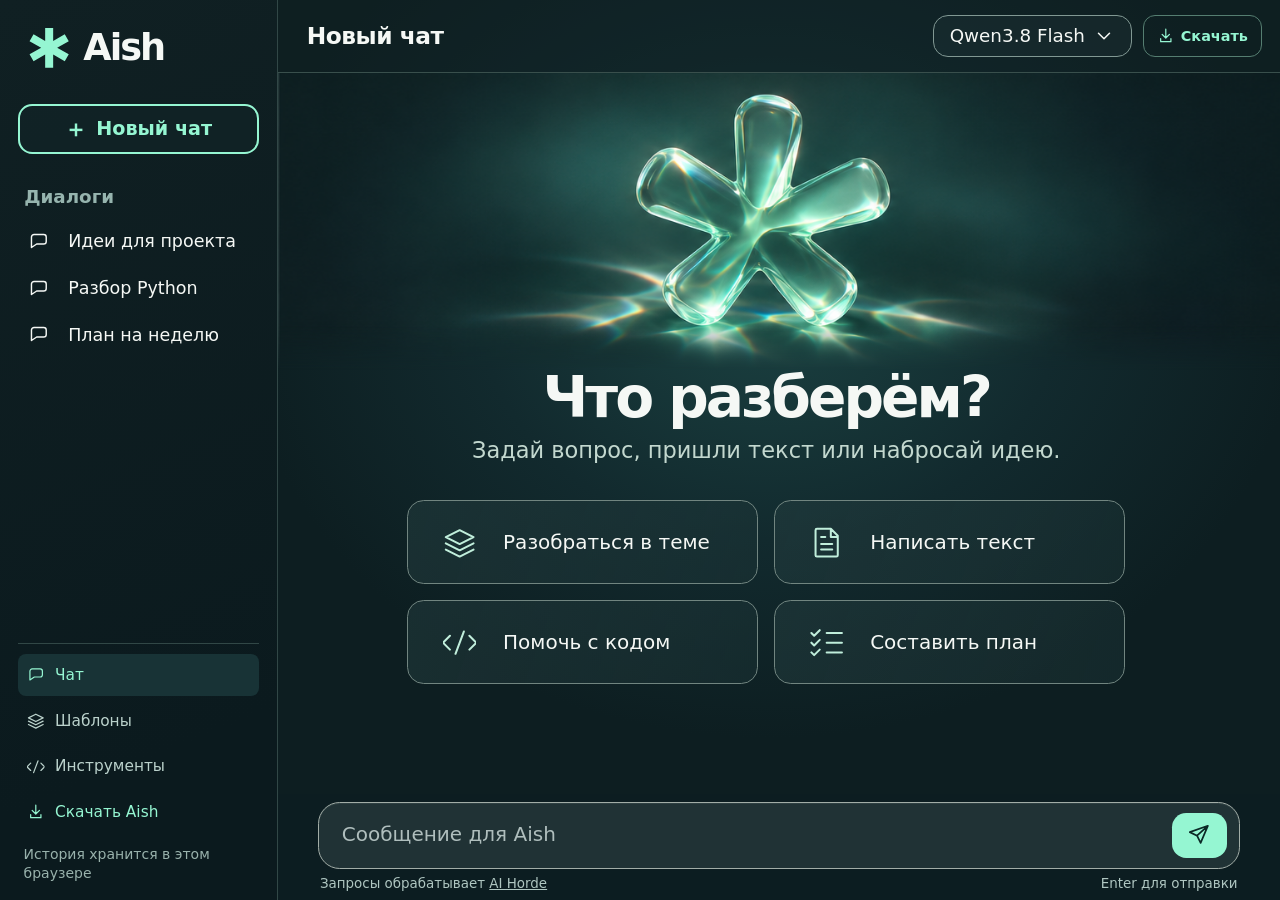
==== index.html @ 4daf35c9 "Publish the Aish web chat and platform downloads" ====
﻿<!doctype html>
<html lang="ru">
<head>
<meta charset="utf-8">
<meta name="viewport" content="width=device-width, initial-scale=1">
<meta name="theme-color" content="#0e2023">
<meta name="description" content="Aish — веб-чат с ИИ для вопросов, текста и кода.">
<title>Aish — веб-чат с ИИ</title>
<link rel="stylesheet" href="./aish-v5.css">
<link rel="stylesheet" href="./extras-v5.css">
<link rel="stylesheet" href="./downloads.css">
<script type="module" src="./aish-v5.mjs"></script>
</head>
<body>
<a href="#main" class="skip">Перейти к содержимому</a>
<svg class="icons-def" xmlns="http://www.w3.org/2000/svg" aria-hidden="true">
  <symbol id="i-chat" viewBox="0 0 24 24"><path d="M21 12a3 3 0 0 1-3 3h-8l-6 4V7a3 3 0 0 1 3-3h11a3 3 0 0 1 3 3z"/></symbol>
  <symbol id="i-layers" viewBox="0 0 24 24"><path d="m2 8 10-5 10 5-10 5zM2 12.5l10 5 10-5M2 17l10 5 10-5"/></symbol>
  <symbol id="i-file" viewBox="0 0 24 24"><path d="M5 2h10l5 5v14a1 1 0 0 1-1 1H5a1 1 0 0 1-1-1V3a1 1 0 0 1 1-1zM15 2v6h5M8 8h3m-3 5h8m-8 4h8"/></symbol>
  <symbol id="i-code" viewBox="0 0 24 24"><path d="m5 7-5 5 5 5m14-10 5 5-5 5m-4-13-6 16"/></symbol>
  <symbol id="i-list" viewBox="0 0 24 24"><path d="m1 5 2 2 4-4m-6 9 2 2 4-4m-6 9 2 2 4-4m5-12h11m-11 7h11m-11 7h11"/></symbol>
  <symbol id="i-send" viewBox="0 0 24 24"><path d="M22 2 2 9l8 4 4 8zM10 13 22 2"/></symbol>
  <symbol id="i-menu" viewBox="0 0 24 24"><path d="M4 7h16M4 12h16M4 17h16"/></symbol>
  <symbol id="i-close" viewBox="0 0 24 24"><path d="m6 6 12 12M18 6 6 18"/></symbol>
  <symbol id="i-chevron" viewBox="0 0 24 24"><path d="m6 9 6 6 6-6"/></symbol>
  <symbol id="i-download" viewBox="0 0 24 24"><path d="M12 3v12m-5-5 5 5 5-5M5 16v4h14v-4"/></symbol>
</svg>
<div class="shell">
  <aside class="sidebar" id="sidebar" aria-label="Диалоги и разделы">
    <div class="sidebar-head">
      <span class="brand"><span class="mark" aria-hidden="true"></span>Aish</span>
      <button class="icon close-menu" id="close-menu" type="button" aria-label="Закрыть меню"><svg class="glyph" aria-hidden="true"><use href="#i-close"/></svg></button>
    </div>
    <button type="button" id="new" class="new"><span aria-hidden="true">＋</span> Новый чат</button>
    <div class="history">
      <h2>Диалоги</h2>
      <div id="history-list"></div>
      <div id="sidebar-examples" class="history-examples" aria-label="Идеи для нового диалога">
        <button type="button" title="Вставить пример запроса" data-prompt="Помоги придумать пять идей для небольшого проекта, который можно закончить за выходные."><svg class="glyph" aria-hidden="true"><use href="#i-chat"/></svg>Идеи для проекта</button>
        <button type="button" title="Вставить пример запроса" data-prompt="Объясни на простом примере, чем списки в Python отличаются от кортежей."><svg class="glyph" aria-hidden="true"><use href="#i-chat"/></svg>Разбор Python</button>
        <button type="button" title="Вставить пример запроса" data-prompt="Помоги составить план на неделю. Спроси, какие у меня основные задачи."><svg class="glyph" aria-hidden="true"><use href="#i-chat"/></svg>План на неделю</button>
      </div>
    </div>
    <nav class="site-nav" aria-label="Разделы Aish">
      <button type="button" data-view="chat" aria-current="page"><svg class="glyph" aria-hidden="true"><use href="#i-chat"/></svg>Чат</button>
      <button type="button" data-view="library"><svg class="glyph" aria-hidden="true"><use href="#i-layers"/></svg>Шаблоны</button>
      <button type="button" data-view="tools"><svg class="glyph" aria-hidden="true"><use href="#i-code"/></svg>Инструменты</button>
      <a class="site-download" href="./download.html"><svg class="glyph" aria-hidden="true"><use href="#i-download"/></svg>Скачать Aish</a>
    </nav>
    <div class="sidebar-foot">История хранится в этом браузере</div>
  </aside>
  <button type="button" class="scrim" id="scrim" aria-label="Закрыть меню" hidden></button>
  <main class="main" id="main">
    <section id="chat-view" class="view chat-view" aria-label="Чат Aish">
      <header class="topbar">
        <button type="button" class="icon open-menu" id="open-menu" aria-label="Открыть меню" aria-expanded="false" aria-controls="sidebar"><svg class="glyph" aria-hidden="true"><use href="#i-menu"/></svg></button>
        <div class="current-title" id="current-title">Новый чат</div>
        <details class="model">
          <summary>Qwen3.8 Flash<svg class="glyph" aria-hidden="true"><use href="#i-chevron"/></svg></summary>
          <p>Сообщения чата обрабатывает <a href="https://aihorde.net/" target="_blank" rel="noopener noreferrer">AI Horde</a>.</p>
        </details>
        <a class="top-download" href="./download.html"><svg class="glyph" aria-hidden="true"><use href="#i-download"/></svg><span>Скачать<span class="sr-only"> Aish</span></span></a>
      </header>
      <div class="scroll" id="scroll">
        <div class="page">
          <section class="welcome" id="welcome">
            <div class="hero-art" aria-hidden="true"></div>
            <div class="welcome-copy">
              <h1>Что разберём?</h1>
              <p>Задай вопрос, пришли текст или набросай идею.</p>
            </div>
            <div class="suggestions">
              <button type="button" data-prompt="Объясни простыми словами, чем ИИ отличается от обычной программы. Приведи один пример."><svg class="glyph" aria-hidden="true"><use href="#i-layers"/></svg><span>Разобраться в теме</span></button>
              <button type="button" data-prompt="Помоги написать дружелюбное сообщение о переносе встречи. Дай два варианта разного тона."><svg class="glyph" aria-hidden="true"><use href="#i-file"/></svg><span>Написать текст</span></button>
              <button type="button" data-prompt="Покажи, как читать JSON из файла в Python и обработать ошибку, если файл не найден."><svg class="glyph" aria-hidden="true"><use href="#i-code"/></svg><span>Помочь с кодом</span></button>
              <button type="button" data-prompt="Составь реалистичный план, как за неделю подготовиться к контрольной. Укажи, что проверять каждый день."><svg class="glyph" aria-hidden="true"><use href="#i-list"/></svg><span>Составить план</span></button>
            </div>
          </section>
          <section id="messages" class="messages" aria-label="Сообщения"></section>
        </div>
      </div>
      <footer class="bottom">
        <div class="compose-wrap">
          <div id="request-status" class="request-status" role="status" hidden>
            <span id="status-text"></span><button id="retry" type="button" hidden>Повторить</button>
          </div>
          <form id="compose">
            <label for="prompt" class="sr-only">Сообщение</label>
            <textarea id="prompt" rows="1" maxlength="8000" placeholder="Сообщение для Aish" required></textarea>
            <button type="submit" id="send" class="send" aria-label="Отправить" title="Отправить"><svg class="glyph" aria-hidden="true"><use href="#i-send"/></svg></button>
            <button type="button" id="stop" class="send" aria-label="Остановить ответ" title="Остановить ответ" hidden>■</button>
          </form>
          <div class="compose-foot">
            <span>Запросы обрабатывает <a href="https://aihorde.net/" target="_blank" rel="noopener noreferrer">AI Horde</a></span>
            <span class="key-hint">Enter для отправки</span>
          </div>
        </div>
      </footer>
    </section>
    <section id="library-view" class="view utility-view" aria-label="Шаблоны запросов" hidden>
      <header class="topbar">
        <button type="button" data-open-menu class="icon open-menu" aria-label="Открыть меню" aria-expanded="false" aria-controls="sidebar"><svg class="glyph" aria-hidden="true"><use href="#i-menu"/></svg></button>
        <div class="current-title">Шаблоны</div>
      </header>
      <div class="scroll utility-scroll"><div id="library-content" class="utility-content"></div></div>
    </section>
    <section id="tools-view" class="view utility-view" aria-label="Инструменты для текста" hidden>
      <header class="topbar">
        <button type="button" data-open-menu class="icon open-menu" aria-label="Открыть меню" aria-expanded="false" aria-controls="sidebar"><svg class="glyph" aria-hidden="true"><use href="#i-menu"/></svg></button>
        <div class="current-title">Инструменты</div>
      </header>
      <div class="scroll utility-scroll"><div id="tools-content" class="utility-content"></div></div>
    </section>
  </main>
</div>
<dialog id="remove-dialog">
  <form method="dialog">
    <h2>Удалить диалог?</h2>
    <p>Он будет удалён из истории этого браузера.</p>
    <div class="dialog-actions"><button value="cancel" autofocus>Отмена</button><button value="remove" class="danger">Удалить</button></div>
  </form>
</dialog>
</body>
</html>
---- aish-v5.css ----
:root {
  color-scheme: dark;
  --ink: #f5f8f5;
  --muted: #afc6c1;
  --accent: #95f6d2;
  --canvas: #0d1e21;
  --panel: #172e31;
  --line: #49605e;
  --field: #1f3234;
  --ui: clamp(.77px, .0651042vw, 1px);
  font: 16px "Inter", system-ui, sans-serif;
  color: var(--ink);
  background: var(--canvas);
}
* { box-sizing: border-box }
[hidden] { display: none !important }
body { margin: 0 }
button, input, textarea { font: inherit; color: inherit }
button { cursor: pointer }
button:disabled { cursor: default; opacity: .5 }
button:focus-visible, input:focus-visible, textarea:focus-visible, a:focus-visible, summary:focus-visible {
  outline: 2px solid var(--accent);
  outline-offset: 3px;
}
a { color: inherit }
.skip, .sr-only { position: absolute; width: 1px; height: 1px; overflow: hidden; clip-path: inset(50%) }
.skip:focus { top: .5rem; left: .5rem; width: auto; height: auto; clip-path: none; z-index: 8; background: var(--panel); padding: .5rem }
.icons-def { position: absolute; width: 0; height: 0; overflow: hidden; pointer-events: none }
.glyph { width: 1.375rem; height: 1.375rem; display: block; flex: none; fill: none; stroke: currentColor; stroke-width: 1.65; stroke-linecap: round; stroke-linejoin: round }
.shell {
  display: grid;
  grid-template-columns: calc(333 * var(--ui)) minmax(0, 1fr);
  height: 100vh;
  height: 100dvh;
}
.sidebar {
  display: flex;
  flex-direction: column;
  min-height: 0;
  padding: calc(32 * var(--ui)) calc(21 * var(--ui)) 1rem;
  background: linear-gradient(158deg, #102023 0%, #0b1a1e 81%);
  border-right: 1px solid #314746;
}
.sidebar-head { display: flex; align-items: center; justify-content: space-between; padding: 0 calc(14 * var(--ui)) }
.brand { display: flex; align-items: center; gap: calc(17 * var(--ui)); font-weight: 760; font-size: calc(44 * var(--ui)); letter-spacing: -.055em; line-height: 1.15 }
.mark {
  width: calc(48 * var(--ui)); height: calc(48 * var(--ui)); flex: none;
  background: var(--accent);
  clip-path: polygon(40% 0, 60% 0, 60% 33%, 89% 16%, 99% 34%, 70% 50%, 99% 66%, 89% 84%, 60% 67%, 60% 100%, 40% 100%, 40% 67%, 11% 84%, 1% 66%, 30% 50%, 1% 34%, 11% 16%, 40% 33%);
}
.new {
  display: flex;
  justify-content: center;
  align-items: center;
  gap: .55rem;
  width: 100%;
  min-height: calc(60 * var(--ui));
  margin: calc(42 * var(--ui)) 0 calc(39 * var(--ui));
  padding: .55rem;
  border: 2px solid var(--accent);
  border-radius: calc(17 * var(--ui));
  color: var(--accent);
  background: #132a2c60;
  font-size: calc(23 * var(--ui));
  font-weight: 620;
}
.new span { font-size: 1.2em; line-height: .8 }
.new:hover, .suggestions button:hover { background-color: #25474a; border-color: var(--accent) }
.history { flex: 1; min-height: 0; overflow: auto; padding: 0 calc(8 * var(--ui)) }
.history h2 { margin: 0 0 calc(13 * var(--ui)); color: #96b4ae; font-size: calc(22 * var(--ui)); font-weight: 650 }
.history-search {
  width: 100%;
  margin: 0 0 .5rem;
  border: 1px solid var(--line);
  border-radius: .55rem;
  background: var(--field);
  padding: .5rem .6rem;
  font-size: .9rem;
}
.history:has(.history-empty) .history-search:placeholder-shown { display: none }
.history-row { display: flex; gap: .15rem; align-items: stretch; border-radius: .6rem; margin: .1rem 0 }
.history-row.active { background: #1b3538 }
.history-row:hover, .history-examples button:hover, .site-nav button:hover { background: #1e393b }
.history-open, .history-delete, .history-examples button, .site-nav button, .icon, .copy, .conversation-actions button {
  background: transparent;
  border: 0;
  padding: .55rem;
  border-radius: .5rem;
}
.history-open { flex: 1; min-width: 0; text-align: left; white-space: nowrap; overflow: hidden; text-overflow: ellipsis; font-size: 1rem }
.history-delete, .icon { color: var(--muted); font-size: 1.2rem; line-height: 1 }
.history-delete:hover, .icon:hover, .copy:hover, .conversation-actions button:hover { background: #244448; color: white }
.history-examples { display: none }
.history:has(.history-empty):not(:has(.history-search:not(:placeholder-shown))) .history-examples { display: block }
.history:has(.history-examples):has(.history-empty):not(:has(.history-search:not(:placeholder-shown))) .history-empty { display: none }
.history-examples button, .site-nav button { display: flex; width: 100%; align-items: center; gap: calc(23 * var(--ui)); text-align: left; min-height: calc(56 * var(--ui)); font-size: calc(21 * var(--ui)); padding-inline: 4px }
.history-examples button .glyph { width: calc(25 * var(--ui)); height: calc(25 * var(--ui)) }
.history-empty, .sidebar-foot { color: #99b2ac; font-size: .875rem; line-height: 1.4 }
.sidebar-foot { margin-top: .75rem; padding: 0 .38rem }
.site-nav { display: grid; gap: .25rem; border-top: 1px solid #314746; margin-top: .75rem; padding-top: .65rem }
.site-nav button { min-height: 2.6rem; gap: .65rem; padding-inline: .6rem; color: #bbd2cc; font-size: .96rem }
.site-nav button[aria-current="page"], .site-nav button[aria-current="true"] { background: #183336; color: var(--accent) }
.site-nav .glyph { width: 1.1rem; height: 1.1rem }
.main { min-width: 0; min-height: 0; display: grid }
.view { min-width: 0; min-height: 0; display: grid; grid-template-rows: calc(87 * var(--ui)) minmax(0, 1fr); grid-area: 1 / 1 }
.chat-view {
  grid-template-rows: calc(87 * var(--ui)) minmax(0, 1fr) auto;
  background: radial-gradient(ellipse 53% 49% at 49% 33%, #1b4242 0%, #122a2e 55%, #0d1e21 100%);
}
.topbar {
  display: flex;
  align-items: center;
  gap: .7rem;
  justify-content: space-between;
  padding: 0 calc(22 * var(--ui)) 0 calc(35 * var(--ui));
  border-bottom: 1px solid #394f4c;
  background: #10202373;
  position: relative;
  z-index: 1;
}
.current-title { min-width: 0; flex: 1; font-size: calc(28 * var(--ui)); font-weight: 630; letter-spacing: -.02em; white-space: nowrap; overflow: hidden; text-overflow: ellipsis }
.model {
  position: relative;
  white-space: nowrap;
  font-size: calc(22 * var(--ui));
  line-height: 1;
}
.model summary {
  list-style: none;
  display: flex;
  align-items: center;
  justify-content: space-between;
  gap: .5rem;
  min-height: calc(50 * var(--ui));
  padding: .48rem calc(19 * var(--ui));
  border: 1px solid #819893;
  border-radius: calc(18 * var(--ui));
  background: #243a3c4a;
  cursor: pointer;
}
.model summary::-webkit-details-marker { display: none }
.model summary:hover, .model[open] summary { background: #254247 }
.model[open] summary .glyph { rotate: 180deg }
.model p {
  position: absolute;
  z-index: 2;
  inset: 100% 0 auto auto;
  width: 15rem;
  margin: .55rem 0 0;
  padding: .75rem .9rem;
  white-space: normal;
  font-size: .9rem;
  line-height: 1.5;
  background: #172b2e;
  border: 1px solid #526966;
  border-radius: .7rem;
  box-shadow: 0 .6rem 1.5rem #0016;
}
.model a { color: var(--accent) }
.conversation-actions { min-width: 0; display: flex; gap: .3rem; align-items: center }
.conversation-actions button { white-space: nowrap; padding: .45rem .62rem; border: 1px solid #536c68; color: var(--muted); font-size: .875rem }
.scroll { min-height: 0; overflow: auto; overscroll-behavior: contain; scrollbar-color: #416461 transparent }
.page { min-height: 100%; overflow-x: clip }
.welcome { position: relative; text-align: center; margin: 0 auto; padding-bottom: 1.25rem }
.hero-art {
  width: min(100%, calc(1204 * var(--ui)));
  aspect-ratio: 1204 / 357;
  margin: 0 auto;
  background-image: url("./aish-design.webp");
  background-repeat: no-repeat;
  background-size: 127.575% auto;
  background-position: right 13.05%;
  mask-image: linear-gradient(#000 0%, #000 85%, transparent 100%);
}
.welcome-copy, .suggestions { position: relative; left: calc(-15 * var(--ui)) }
.welcome h1 {
  margin: calc(-4 * var(--ui)) 0 calc(7 * var(--ui));
  font-size: calc(68 * var(--ui));
  line-height: 1.1;
  letter-spacing: -.051em;
  font-weight: 755;
}
.welcome p { margin: 0; padding-inline: 1rem; font-size: calc(27 * var(--ui)); line-height: 1.4; color: #c3d8cf }
.suggestions {
  display: grid;
  grid-template-columns: repeat(2, minmax(0,1fr));
  gap: calc(19 * var(--ui));
  width: min(calc(862 * var(--ui)), calc(100% - 3rem));
  margin: calc(41 * var(--ui)) auto 0;
}
.suggestions button {
  display: flex;
  align-items: center;
  gap: calc(32 * var(--ui));
  min-height: calc(101 * var(--ui));
  padding: .65rem calc(42 * var(--ui));
  background: linear-gradient(110deg, #243d3f84, #1d35376e);
  border: 1px solid #718580;
  border-radius: calc(20 * var(--ui));
  color: var(--ink);
  text-align: left;
  font-size: calc(24 * var(--ui));
  line-height: 1.25;
}
.suggestions button:hover { background-color: #23494b }
.suggestions .glyph { width: calc(40 * var(--ui)); height: calc(40 * var(--ui)); stroke-width: 1.45; color: #c0eedb }
.messages { width: min(100%, 55rem); padding: .6rem clamp(.9rem, 4vw, 2rem) 1.5rem; margin: 0 auto }
.messages:empty { padding: 0 }
.turn { display: grid; grid-template-columns: 2rem minmax(0,1fr); gap: .8rem; margin: 1.1rem 0 1.65rem }
.avatar { display: grid; place-items: center; width: 2rem; height: 2rem; border-radius: .55rem; font-size: .96rem; font-weight: 710; background: var(--accent); color: #12352e }
.turn.user .avatar { background: #265051; color: #d7eee8 }
.turn-body { min-width: 0 }
.turn-head { min-height: 2rem; display: flex; gap: .55rem; align-items: center; font-weight: 650 }
.copy { font-size: .875rem; color: var(--muted); padding: .25rem .45rem }
.output { line-height: 1.65; overflow-wrap: anywhere }
.output.plain { white-space: pre-wrap }
.output p, .output ul, .output ol, .output pre { margin: .4rem 0 .9rem }
.output h2, .output h3, .output h4 { line-height: 1.35; margin: 1.2rem 0 .45rem }
.output pre { border: 1px solid var(--line); border-radius: .65rem; padding: .8rem; overflow: auto; background: #172e31; white-space: pre }
.output code { font: .92em "IBM Plex Mono", Consolas, monospace; background: #284348; border-radius: .25rem; padding: .06rem .22rem }
.output pre code { background: transparent; padding: 0 }
.bottom { padding: .45rem calc(48 * var(--ui)) max(.4rem, env(safe-area-inset-bottom)); background: #0d1e2121 }
.compose-wrap { width: min(100%, 85rem); margin: 0 auto }
#compose {
  display: flex;
  align-items: center;
  min-height: calc(80 * var(--ui));
  gap: calc(14 * var(--ui));
  padding: calc(12 * var(--ui)) calc(15 * var(--ui)) calc(12 * var(--ui)) calc(28 * var(--ui));
  background: #26383bcf;
  border: 1px solid #a2ada7;
  border-radius: calc(26 * var(--ui));
  box-shadow: inset 0 1px #e3ffef12;
}
#compose:focus-within { border-color: var(--accent) }
#prompt {
  min-width: 0;
  width: 100%;
  min-height: calc(40 * var(--ui));
  max-height: 10rem;
  padding: .25rem 0;
  margin: 0;
  background: none;
  border: 0;
  outline: none;
  resize: none;
  font-size: calc(24 * var(--ui));
  line-height: 1.45;
}
#prompt::placeholder { color: #afbebd }
.send {
  display: grid;
  place-items: center;
  flex: none;
  width: calc(66 * var(--ui));
  height: calc(54 * var(--ui));
  min-width: 2.6rem;
  min-height: 2.6rem;
  border: 0;
  border-radius: calc(17 * var(--ui));
  background: var(--accent);
  color: #0b2926;
  font-size: 1.05rem;
  font-weight: 800;
}
.send:hover { background: #b9ffe9 }
.send .glyph { width: calc(26 * var(--ui)); height: calc(26 * var(--ui)); stroke-width: 1.9 }
.compose-foot, .request-status { display: flex; align-items: center; justify-content: space-between; gap: .6rem; color: var(--muted); font-size: .84rem; min-height: calc(30 * var(--ui)); padding: .36rem .15rem .12rem }
.request-status { color: #e6f7ef; padding: .4rem .15rem .65rem }
.request-status button, dialog button { border: 1px solid #6b8780; background: #244042; border-radius: .5rem; padding: .38rem .6rem }
.open-menu, .close-menu, .scrim { display: none }
.utility-view { background: radial-gradient(ellipse 70% 54% at 32% -2%, #1b3d3e, var(--canvas)) }
.utility-content { width: min(100%, 70rem); margin: 0 auto; padding: clamp(1rem, 4vw, 3.1rem) }
dialog { max-width: calc(100% - 2rem); width: 25rem; border: 1px solid var(--line); border-radius: .85rem; background: var(--panel); color: var(--ink); padding: 1.25rem }
dialog::backdrop { background: #02070bbf }
dialog h2 { margin: 0; font-size: 1.3rem }
dialog p { color: var(--muted); line-height: 1.55 }
.dialog-actions { display: flex; justify-content: flex-end; gap: .65rem }
dialog .danger { background: #663b3e; border-color: #9f6f73 }
@media (min-width: 48rem) and (max-height: 52rem) {
  .hero-art { width: min(82%, calc(1010 * var(--ui))) }
  .welcome h1 { font-size: calc(54 * var(--ui)) }
  .welcome p { font-size: calc(23 * var(--ui)) }
  .suggestions { margin-top: calc(24 * var(--ui)) }
  .suggestions button { min-height: calc(78 * var(--ui)); padding-inline: calc(28 * var(--ui)) }
}
@media (max-width: 47.99rem) {
  :root { --ui: .72px }
  .shell { grid-template-columns: minmax(0, 1fr) }
  .sidebar {
    visibility: hidden;
    position: fixed;
    z-index: 5;
    inset: 0 auto 0 0;
    width: min(19rem,86vw);
    transform: translateX(-100%);
    transition: transform .2s, visibility .2s;
    padding: 1.1rem 1rem 1rem;
  }
  .sidebar.open { visibility: visible; transform: translateX(0) }
  .sidebar-head { padding: .05rem .35rem }
  .new { margin: 1.25rem 0 1.3rem; min-height: 2.85rem }
  .history h2, .history-examples button { font-size: 1rem }
  .open-menu, .close-menu { display: block }
  .scrim:not([hidden]) { display: block; position: fixed; inset: 0; z-index: 4; border: 0; background: #020709ab }
  .view, .chat-view { grid-template-rows: 3.55rem minmax(0,1fr) }
  .chat-view { grid-template-rows: 3.55rem minmax(0,1fr) auto }
  .topbar { gap: .45rem; padding: 0 .7rem }
  .current-title, .model { font-size: .92rem }
  .model summary { gap: .2rem; padding-inline: .55rem; border-radius: .55rem }
  .model .glyph { width: 1rem; height: 1rem }
  .hero-art { position: relative; left: 50%; transform: translateX(-50%); width: clamp(34rem, 100%, 43rem) }
  .welcome { overflow: clip }
  .welcome-copy, .suggestions { left: 0 }
  .welcome h1 { font-size: clamp(2.05rem, 7.5vw, 3.15rem); margin-top: -.15rem }
  .welcome p { font-size: 1rem }
  .suggestions { width: calc(100% - 1.5rem); gap: .55rem; margin-top: 1.2rem }
  .suggestions button { gap: .55rem; min-height: 3.8rem; border-radius: .67rem; padding: .58rem .65rem; font-size: .94rem }
  .suggestions .glyph { width: 1.35rem; height: 1.35rem }
  .bottom { padding: .4rem .75rem max(.3rem, env(safe-area-inset-bottom)) }
  #compose { border-radius: 1rem; padding: .45rem .55rem .45rem .74rem }
  #prompt { font-size: 1rem }
  .key-hint { display: none }
  .conversation-actions { gap: .2rem }
  .conversation-actions button { padding: .36rem .4rem; font-size: .78rem }
}
@media (max-width: 25rem) {
  .suggestions { gap: .45rem }
  .suggestions button { font-size: .91rem }
  .turn { gap: .55rem }
  .conversation-actions button { max-width: 5.25rem; overflow: hidden; text-overflow: ellipsis }
}
@media (prefers-reduced-motion: reduce) { * { transition: none !important } }
---- extras-v5.css ----
#library-content,
#tools-content {
  max-width: 66rem;
  margin-inline: auto;
  padding: clamp(1.1rem, 3vw, 2.75rem) clamp(1rem, 4vw, 3rem) 3rem;
}

.extras-heading {
  margin-bottom: 1.75rem;
}

.extras-heading h1 {
  margin: 0 0 .55rem;
  font-size: clamp(1.95rem, 4vw, 3rem);
  line-height: 1.12;
  letter-spacing: -.045em;
  text-align: start;
}

.extras-heading p,
.extras-card p,
.extras-empty {
  margin: 0;
  color: var(--muted, #afc6c1);
  line-height: 1.55;
}

.extras-filters,
.extras-actions {
  display: flex;
  flex-wrap: wrap;
  gap: .5rem;
}

.extras-filters {
  margin: 1rem 0;
}

.extras-filter,
.extras-button,
.extras-favorite {
  border: 1px solid var(--line, #49605e);
  border-radius: .65rem;
  min-height: 2.65rem;
  padding: .45rem .75rem;
  color: var(--ink, #f5f8f5);
  background: #172b2d;
  font-size: .95rem;
  line-height: 1.3;
}

.extras-filter {
  color: var(--muted, #afc6c1);
  border-radius: 2rem;
  padding-inline: .85rem;
}

.extras-filter[aria-pressed="true"],
.extras-button.extras-primary {
  background: var(--accent, #95f6d2);
  color: #13312e;
  border-color: var(--accent, #95f6d2);
}

.extras-button:hover:not(:disabled),
.extras-filter:hover,
.extras-favorite:hover {
  border-color: var(--accent, #95f6d2);
}

.extras-button:disabled {
  opacity: .45;
}

.extras-button.extras-accent {
  color: var(--accent, #95f6d2);
  border-color: #4e7369;
}

.extras-library-grid,
.extras-workspaces {
  display: grid;
  grid-template-columns: repeat(2, minmax(0, 1fr));
  gap: 1rem;
  align-items: stretch;
}

.extras-workspaces {
  grid-template-columns: minmax(0, 1.25fr) minmax(0, 1fr);
  align-items: start;
}

.extras-card {
  min-width: 0;
  padding: clamp(1rem, 2vw, 1.45rem);
  border: 1px solid var(--line, #49605e);
  border-radius: 1rem;
  background: linear-gradient(145deg, #1b3335, var(--panel, #172e31));
}

.extras-card h2 {
  margin: 0;
  font-size: 1.15rem;
  line-height: 1.35;
  letter-spacing: -.018em;
}

.extras-template {
  display: flex;
  flex-direction: column;
  align-items: stretch;
  gap: .65rem;
}

.extras-template-head {
  display: flex;
  align-items: center;
  justify-content: space-between;
  gap: .5rem;
}

.extras-category {
  color: var(--accent, #95f6d2);
  font-size: .875rem;
}

.extras-favorite {
  min-width: 2.65rem;
  padding: .25rem;
  background: none;
  color: var(--accent, #95f6d2);
  font-size: 1.18rem;
}

.extras-favorite[aria-pressed="true"] {
  background: #284b44;
}

.extras-template-open {
  align-self: start;
  margin-top: auto;
}

.extras-empty {
  grid-column: 1 / -1;
  padding: 1rem;
  border: 1px dashed var(--line, #49605e);
  border-radius: .7rem;
}

.extras-status {
  margin-block: .45rem;
  color: var(--accent, #95f6d2);
  font-size: .92rem;
}

.extras-card .extras-status {
  color: var(--accent, #95f6d2);
}

.extras-status:empty {
  display: none;
}

.extras-workspace {
  display: flex;
  flex-direction: column;
  align-items: stretch;
  gap: .85rem;
}

.extras-workspace h3 {
  margin: .35rem 0 0;
  font-size: 1rem;
  line-height: 1.4;
}

.extras-label {
  display: flex;
  flex-direction: column;
  gap: .4rem;
  min-width: 0;
  color: var(--ink, #f5f8f5);
  font-size: .95rem;
  line-height: 1.4;
}

.extras-field {
  display: block;
  width: 100%;
  min-width: 0;
  min-height: 2.75rem;
  padding: .65rem .75rem;
  color: var(--ink, #f5f8f5);
  background: var(--field, #1f3234);
  border: 1px solid var(--line, #49605e);
  border-radius: .6rem;
  font: inherit;
  font-size: 1rem;
  line-height: 1.5;
}

.extras-field::placeholder {
  color: var(--muted, #afc6c1);
}

.extras-field:focus-visible {
  outline: 2px solid var(--accent, #95f6d2);
  outline-offset: 2px;
}

.extras-area {
  resize: vertical;
}

select.extras-field {
  appearance: none;
  padding-right: 2.25rem;
  background-image: url("data:image/svg+xml,%3Csvg xmlns='http://www.w3.org/2000/svg' viewBox='0 0 24 24'%3E%3Cpath d='m6 9 6 6 6-6' fill='none' stroke='%2395f6d2' stroke-width='2' stroke-linejoin='round' stroke-linecap='round'/%3E%3C/svg%3E");
  background-repeat: no-repeat;
  background-position: right .65rem center;
  background-size: 1.2rem;
}

.extras-metrics {
  display: grid;
  grid-template-columns: repeat(4, minmax(0, 1fr));
  gap: .4rem;
}

.extras-metric {
  display: grid;
  gap: .2rem;
  min-width: 0;
  padding: .6rem;
  border-radius: .55rem;
  background: #102526;
}

.extras-metric strong {
  color: var(--accent, #95f6d2);
  font-variant-numeric: tabular-nums;
}

.extras-metric span {
  color: var(--muted, #afc6c1);
  font-size: .875rem;
}

@media (max-width: 70rem) {
  .extras-workspaces {
    grid-template-columns: minmax(0, 1fr);
  }
}

@media (max-width: 35rem) {
  .extras-library-grid {
    grid-template-columns: minmax(0, 1fr);
  }
  .extras-metrics {
    grid-template-columns: repeat(2, minmax(0, 1fr));
  }
}
---- downloads.css ----
.top-download, .site-download, .platform-download, .browser-link {
  display: inline-flex;
  align-items: center;
  text-decoration: none;
}
.top-download {
  flex: none;
  gap: .4rem;
  min-height: 2.6rem;
  padding: .45rem .8rem;
  border: 1px solid #557e71;
  border-radius: .75rem;
  color: var(--accent);
  font-size: .9rem;
  font-weight: 650;
}
.top-download .glyph { width: 1.1rem; height: 1.1rem }
.top-download:hover, .site-download:hover { background: #1e393b }
.site-download {
  gap: .65rem;
  padding: .55rem .6rem;
  min-height: 2.6rem;
  border-radius: .5rem;
  color: var(--accent);
  font-size: .96rem;
}
.downloads {
  min-height: 100vh;
  background: radial-gradient(ellipse at 60% 0%, #1e4141 0, #0d1e21 58%);
}
.downloads-header, .downloads-main { width: min(66rem, calc(100% - 3rem)); margin-inline: auto }
.downloads-header {
  display: flex;
  justify-content: space-between;
  align-items: center;
  padding-block: 1.35rem;
}
.downloads-header .brand { font-size: 1.7rem; gap: .65rem; text-decoration: none }
.downloads-header .mark { width: 1.7rem; height: 1.7rem }
.browser-link { min-height: 2.6rem; gap: .55rem; color: var(--accent); font-weight: 620; font-size: .9rem }
.browser-link:hover, .downloads-footer a:hover { text-decoration: underline }
.downloads-hero {
  display: grid;
  align-items: center;
  isolation: isolate;
  min-height: 19rem;
  margin-bottom: 1rem;
  position: relative;
  overflow: hidden;
  border-radius: 1.65rem;
  border: 1px solid #486b66;
  background: #162d30;
}
.download-art {
  position: absolute;
  z-index: -1;
  inset: 0 0 0 35%;
  mask-image: linear-gradient(90deg, transparent 1%, #000 45%);
}
.download-art .hero-art { width: 100%; height: 100%; background-position: 87% 13%; background-size: auto max(225%, 51rem); mask-image: none }
.downloads-copy { padding: clamp(1.35rem, 5vw, 3.4rem); max-width: 32rem }
.release-version { color: var(--accent); font-size: .88rem; font-weight: 650; letter-spacing: .03em }
.downloads-copy h1 { margin: .5rem 0 .75rem; font-size: clamp(2.6rem, 6vw, 4.45rem); line-height: 1; letter-spacing: -.065em }
.downloads-copy p { max-width: 24rem; margin: 0; color: #c6dbd3; line-height: 1.55 }
.platforms { display: grid; grid-template-columns: repeat(2, minmax(0, 1fr)); gap: 1rem }
.platform {
  display: grid;
  align-content: start;
  padding: clamp(1.25rem, 3vw, 1.9rem);
  border: 1px solid #365652;
  border-radius: 1.4rem;
  background: linear-gradient(148deg, #1a3739, #122729 78%);
}
.platform-icon {
  display: grid;
  place-items: center;
  width: 2.75rem;
  aspect-ratio: 1;
  border-radius: .85rem;
  background: #254a45;
  color: var(--accent);
}
.platform-icon .glyph { width: 1.5rem; height: 1.5rem }
.platform h2 { margin: 1rem 0 .3rem; font-size: 1.65rem; letter-spacing: -.04em }
.platform p { margin: 0 0 1.3rem; color: var(--muted); font-size: .9rem; line-height: 1.4 }
.platform-download {
  justify-self: start;
  justify-content: space-between;
  gap: .75rem;
  min-height: 2.75rem;
  padding: .45rem .85rem .45rem 1rem;
  border-radius: .75rem;
  background: var(--accent);
  color: #102722;
  font-weight: 750;
  font-size: .93rem;
}
.platform-download:hover { background: #bcffe3 }
.platform-download span { font-size: 1.2rem; line-height: 1 }
.downloads-footer { padding: 1.35rem 0 2rem; color: var(--muted); font-size: .9rem }
.downloads-footer a { text-decoration: none }
@media (max-width: 600px) {
  .downloads-header, .downloads-main { width: calc(100% - 2rem) }
  .downloads-hero { min-height: 18rem; align-items: end }
  .download-art { inset: 0; mask-image: linear-gradient(#000, #0008 30%, transparent 82%) }
  .download-art .hero-art { background-position: 91% 8%; background-size: auto 45rem }
  .downloads-copy { padding-top: 5.25rem }
  .platforms { grid-template-columns: 1fr; gap: .75rem }
  .platform-download { width: 100% }
  .top-download { min-height: 2.6rem; padding: .45rem .56rem }
}
@media (max-width: 380px) {
  .top-download > span { position: absolute; width: 1px; height: 1px; overflow: hidden; clip-path: inset(50%) }
}
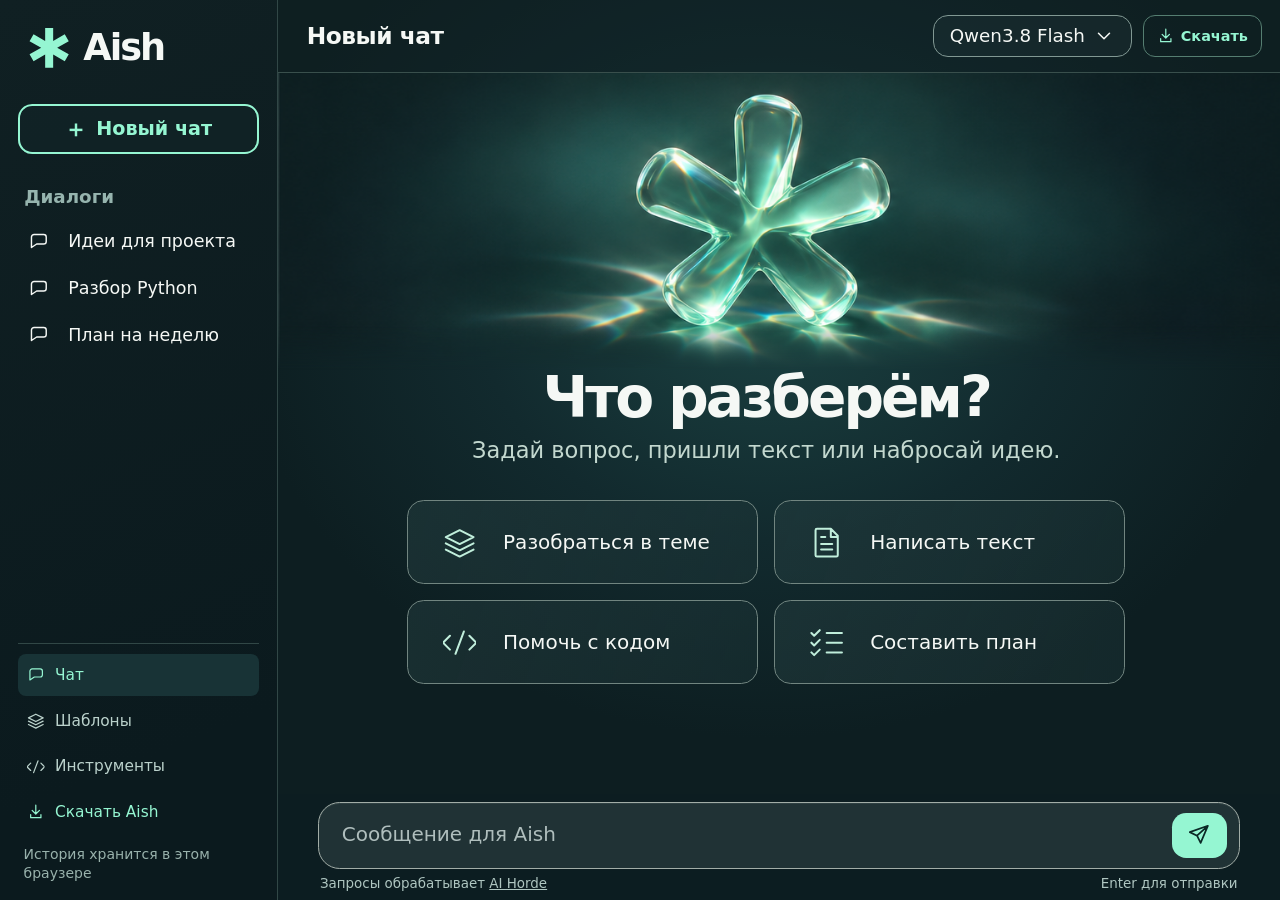
==== commit e53c802b: "Refine the download artwork crop across viewport sizes" ====
--- a/index.html
+++ b/index.html
@@ -8,7 +8,7 @@
 <title>Aish — веб-чат с ИИ</title>
 <link rel="stylesheet" href="./aish-v5.css">
 <link rel="stylesheet" href="./extras-v5.css">
-<link rel="stylesheet" href="./downloads.css">
+<link rel="stylesheet" href="./downloads.css?v=2">
 <script type="module" src="./aish-v5.mjs"></script>
 </head>
 <body>
--- a/downloads.css
+++ b/downloads.css
@@ -57,7 +57,7 @@
   inset: 0 0 0 35%;
   mask-image: linear-gradient(90deg, transparent 1%, #000 45%);
 }
-.download-art .hero-art { width: 100%; height: 100%; background-position: 87% 13%; background-size: auto max(225%, 51rem); mask-image: none }
+.download-art .hero-art { width: 100%; height: 100%; background-position: 56% 7%; background-size: auto max(225%, 51rem); mask-image: none }
 .downloads-copy { padding: clamp(1.35rem, 5vw, 3.4rem); max-width: 32rem }
 .release-version { color: var(--accent); font-size: .88rem; font-weight: 650; letter-spacing: .03em }
 .downloads-copy h1 { margin: .5rem 0 .75rem; font-size: clamp(2.6rem, 6vw, 4.45rem); line-height: 1; letter-spacing: -.065em }
@@ -103,7 +103,7 @@
   .downloads-header, .downloads-main { width: calc(100% - 2rem) }
   .downloads-hero { min-height: 18rem; align-items: end }
   .download-art { inset: 0; mask-image: linear-gradient(#000, #0008 30%, transparent 82%) }
-  .download-art .hero-art { background-position: 91% 8%; background-size: auto 45rem }
+  .download-art .hero-art { background-position: 60% 8%; background-size: auto 45rem }
   .downloads-copy { padding-top: 5.25rem }
   .platforms { grid-template-columns: 1fr; gap: .75rem }
   .platform-download { width: 100% }
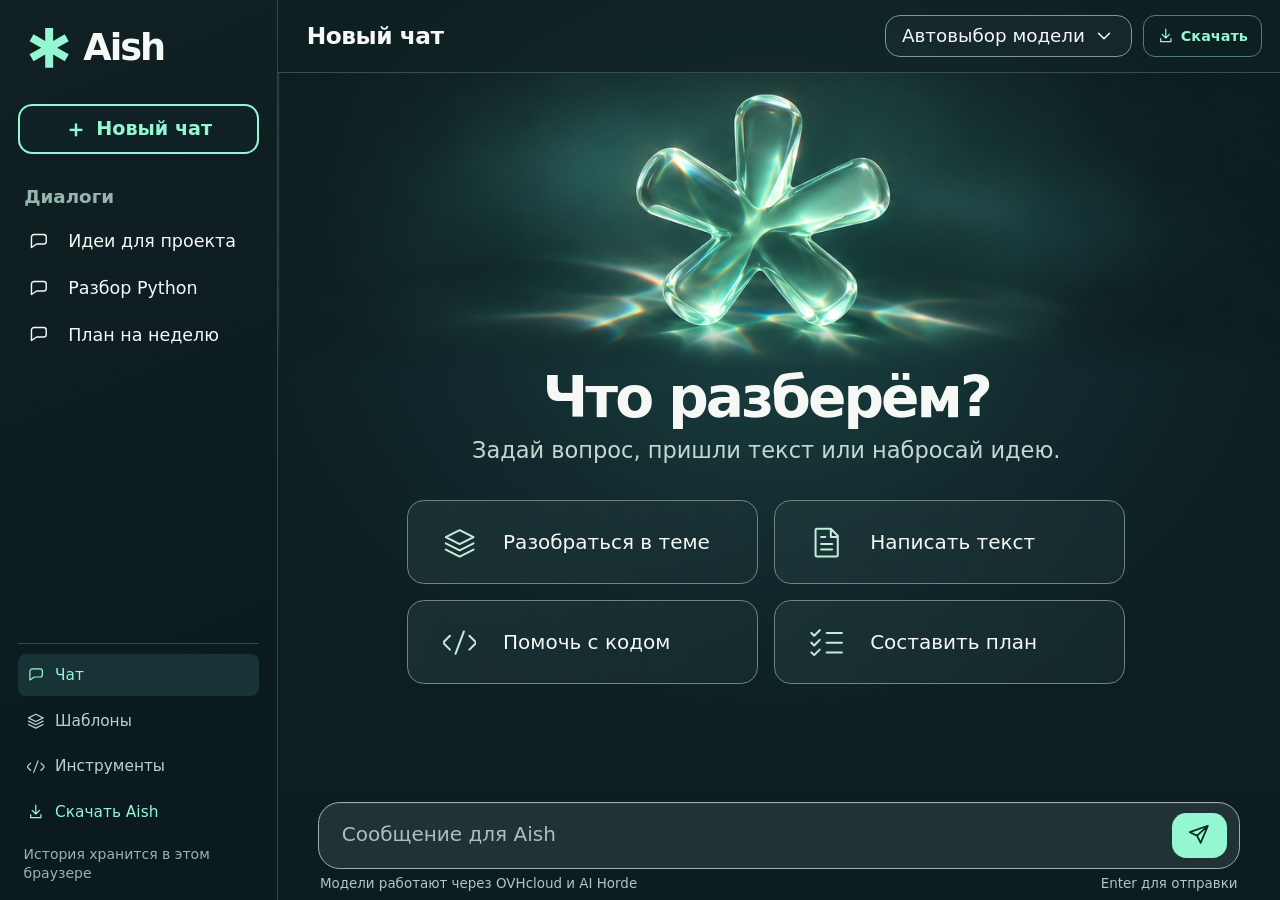
==== commit c3820c6a: "Keep web chat available when a free model is offline" ====
--- a/index.html
+++ b/index.html
@@ -9,7 +9,7 @@
 <link rel="stylesheet" href="./aish-v5.css">
 <link rel="stylesheet" href="./extras-v5.css">
 <link rel="stylesheet" href="./downloads.css?v=2">
-<script type="module" src="./aish-v5.mjs"></script>
+<script type="module" src="./aish-v5.mjs?v=2"></script>
 </head>
 <body>
 <a href="#main" class="skip">Перейти к содержимому</a>
@@ -56,8 +56,8 @@
         <button type="button" class="icon open-menu" id="open-menu" aria-label="Открыть меню" aria-expanded="false" aria-controls="sidebar"><svg class="glyph" aria-hidden="true"><use href="#i-menu"/></svg></button>
         <div class="current-title" id="current-title">Новый чат</div>
         <details class="model">
-          <summary>Qwen3.8 Flash<svg class="glyph" aria-hidden="true"><use href="#i-chevron"/></svg></summary>
-          <p>Сообщения чата обрабатывает <a href="https://aihorde.net/" target="_blank" rel="noopener noreferrer">AI Horde</a>.</p>
+          <summary>Автовыбор модели<svg class="glyph" aria-hidden="true"><use href="#i-chevron"/></svg></summary>
+          <p>Основная модель — Gemma 4 на <a href="https://www.ovhcloud.com/" target="_blank" rel="noopener noreferrer">OVHcloud</a>. Если она недоступна, запрос обрабатывает Qwen через <a href="https://aihorde.net/" target="_blank" rel="noopener noreferrer">AI Horde</a>.</p>
         </details>
         <a class="top-download" href="./download.html"><svg class="glyph" aria-hidden="true"><use href="#i-download"/></svg><span>Скачать<span class="sr-only"> Aish</span></span></a>
       </header>
@@ -91,7 +91,7 @@
             <button type="button" id="stop" class="send" aria-label="Остановить ответ" title="Остановить ответ" hidden>■</button>
           </form>
           <div class="compose-foot">
-            <span>Запросы обрабатывает <a href="https://aihorde.net/" target="_blank" rel="noopener noreferrer">AI Horde</a></span>
+            <span>Модели работают через OVHcloud и AI Horde</span>
             <span class="key-hint">Enter для отправки</span>
           </div>
         </div>
